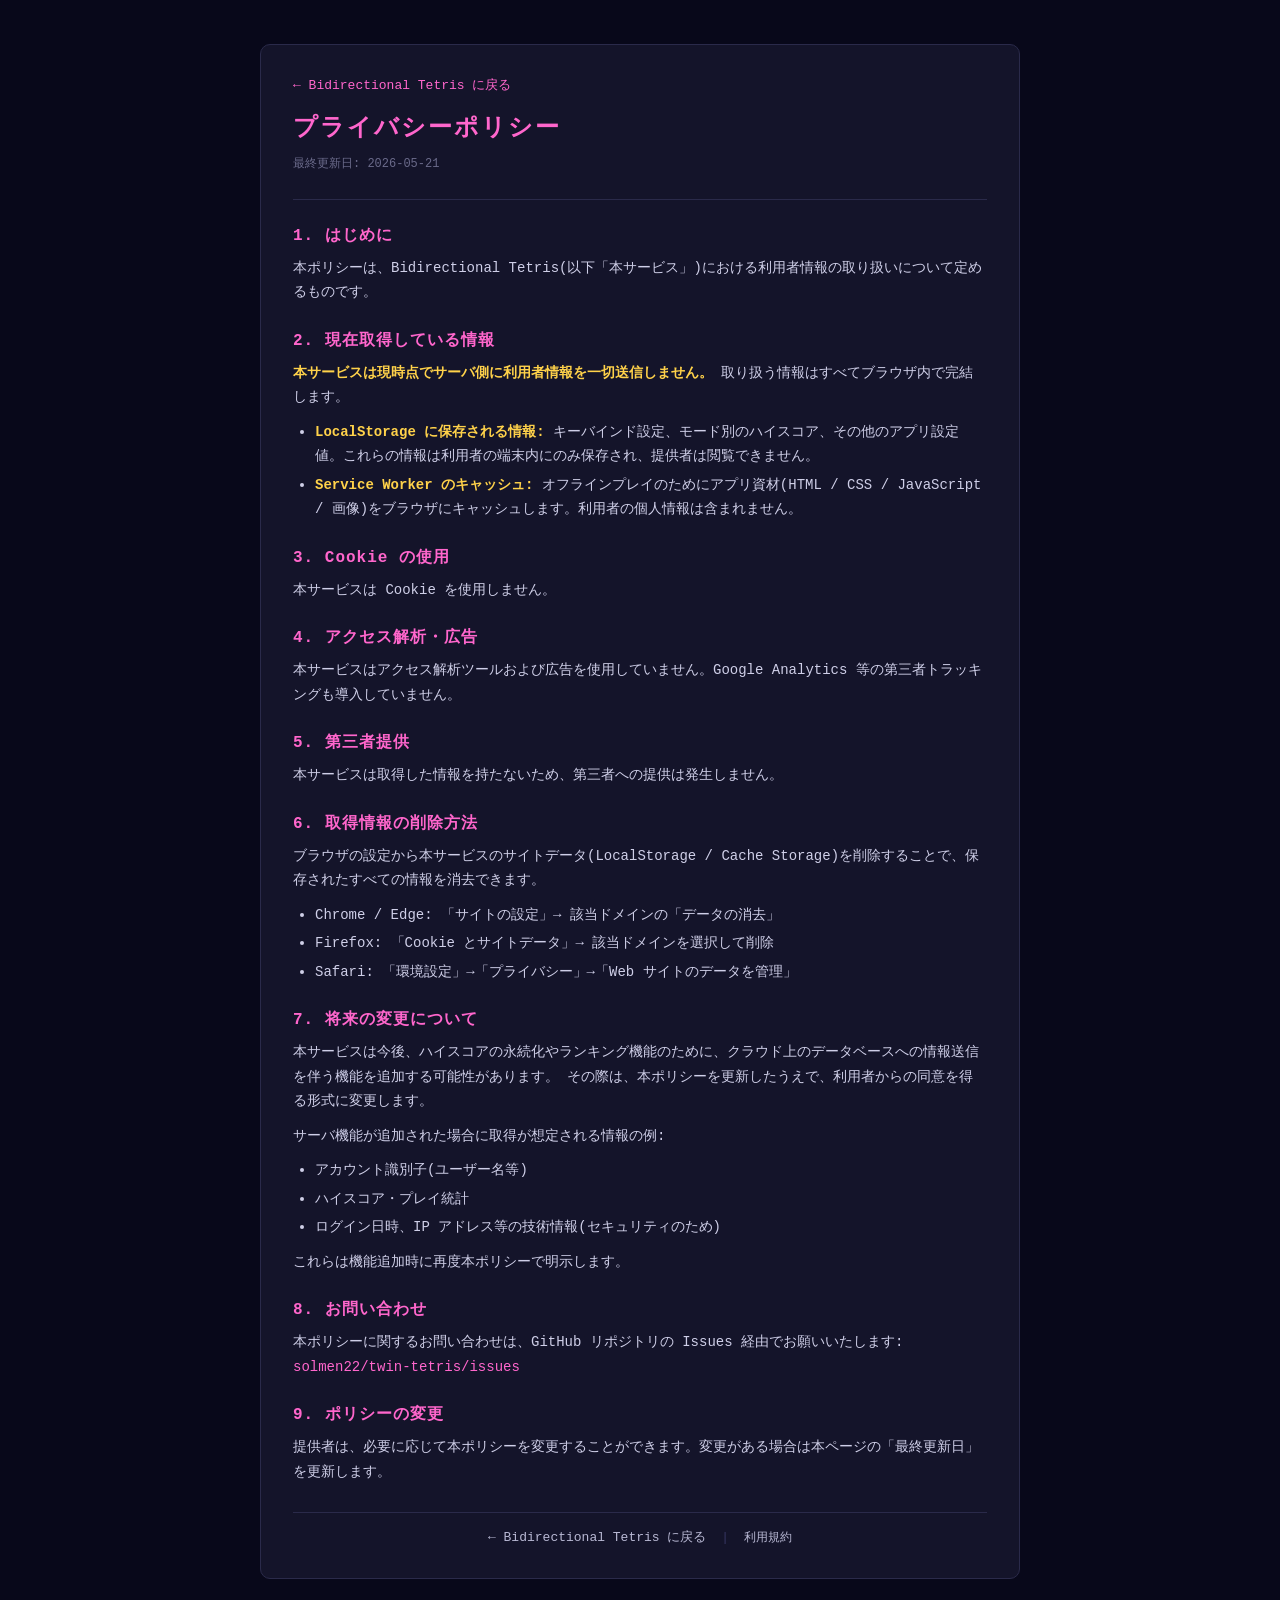
==== src/web/privacy.html @ a2690acd "feat(web): Phase A 仕上げ — 利用規約・プライバシーポリシー + 体験向上の小ネタ 法務ドキュメント (A5): - terms.html / privacy.html を追加。フ" ====
<!DOCTYPE html>
<html lang="ja">
<head>
    <meta charset="UTF-8">
    <meta name="viewport" content="width=device-width, initial-scale=1">
    <meta name="theme-color" content="#ff66cc">
    <title>プライバシーポリシー — Bidirectional Tetris</title>
    <link rel="icon" type="image/svg+xml" href="icon.svg">
    <link rel="stylesheet" href="style.css">
</head>
<body>
<div id="app">
    <article class="legal-page">
        <header class="legal-header">
            <a href="./" class="legal-back">← Bidirectional Tetris に戻る</a>
            <h1>プライバシーポリシー</h1>
            <p class="legal-meta">最終更新日: 2026-05-21</p>
        </header>

        <section>
            <h2>1. はじめに</h2>
            <p>本ポリシーは、Bidirectional Tetris(以下「本サービス」)における利用者情報の取り扱いについて定めるものです。</p>
        </section>

        <section>
            <h2>2. 現在取得している情報</h2>
            <p><strong>本サービスは現時点でサーバ側に利用者情報を一切送信しません。</strong> 取り扱う情報はすべてブラウザ内で完結します。</p>
            <ul>
                <li><strong>LocalStorage に保存される情報:</strong> キーバインド設定、モード別のハイスコア、その他のアプリ設定値。これらの情報は利用者の端末内にのみ保存され、提供者は閲覧できません。</li>
                <li><strong>Service Worker のキャッシュ:</strong> オフラインプレイのためにアプリ資材(HTML / CSS / JavaScript / 画像)をブラウザにキャッシュします。利用者の個人情報は含まれません。</li>
            </ul>
        </section>

        <section>
            <h2>3. Cookie の使用</h2>
            <p>本サービスは Cookie を使用しません。</p>
        </section>

        <section>
            <h2>4. アクセス解析・広告</h2>
            <p>本サービスはアクセス解析ツールおよび広告を使用していません。Google Analytics 等の第三者トラッキングも導入していません。</p>
        </section>

        <section>
            <h2>5. 第三者提供</h2>
            <p>本サービスは取得した情報を持たないため、第三者への提供は発生しません。</p>
        </section>

        <section>
            <h2>6. 取得情報の削除方法</h2>
            <p>ブラウザの設定から本サービスのサイトデータ(LocalStorage / Cache Storage)を削除することで、保存されたすべての情報を消去できます。</p>
            <ul>
                <li>Chrome / Edge: 「サイトの設定」→ 該当ドメインの「データの消去」</li>
                <li>Firefox: 「Cookie とサイトデータ」→ 該当ドメインを選択して削除</li>
                <li>Safari: 「環境設定」→「プライバシー」→「Web サイトのデータを管理」</li>
            </ul>
        </section>

        <section>
            <h2>7. 将来の変更について</h2>
            <p>本サービスは今後、ハイスコアの永続化やランキング機能のために、クラウド上のデータベースへの情報送信を伴う機能を追加する可能性があります。
                その際は、本ポリシーを更新したうえで、利用者からの同意を得る形式に変更します。</p>
            <p>サーバ機能が追加された場合に取得が想定される情報の例:</p>
            <ul>
                <li>アカウント識別子(ユーザー名等)</li>
                <li>ハイスコア・プレイ統計</li>
                <li>ログイン日時、IP アドレス等の技術情報(セキュリティのため)</li>
            </ul>
            <p>これらは機能追加時に再度本ポリシーで明示します。</p>
        </section>

        <section>
            <h2>8. お問い合わせ</h2>
            <p>本ポリシーに関するお問い合わせは、GitHub リポジトリの Issues 経由でお願いいたします:
                <a href="https://github.com/solmen22/twin-tetris/issues" target="_blank" rel="noopener noreferrer">solmen22/twin-tetris/issues</a></p>
        </section>

        <section>
            <h2>9. ポリシーの変更</h2>
            <p>提供者は、必要に応じて本ポリシーを変更することができます。変更がある場合は本ページの「最終更新日」を更新します。</p>
        </section>

        <footer class="legal-footer">
            <a href="./" class="legal-back">← Bidirectional Tetris に戻る</a>
            <span class="legal-sep">|</span>
            <a href="terms.html">利用規約</a>
        </footer>
    </article>
</div>
</body>
</html>
---- src/web/style.css ----
* {
    box-sizing: border-box;
}

html, body {
    margin: 0;
    padding: 0;
    background: #08081a;
    color: #e8e8f0;
    font-family: Consolas, "Courier New", monospace;
    min-height: 100vh;
}

#app {
    position: relative;
    display: flex;
    align-items: center;
    justify-content: center;
    min-height: 100vh;
    padding: 20px;
}

.screen {
    display: flex;
    align-items: center;
    justify-content: center;
}

.hidden {
    display: none !important;
}

/* ---------- Menu ---------- */
#menu {
    flex-direction: column;
    text-align: center;
    max-width: 640px;
}

#menu h1 {
    font-size: 42px;
    margin: 0 0 6px;
    color: #ff66cc;
    letter-spacing: 2px;
}

#menu .subtitle {
    margin: 0 0 28px;
    color: #b9b9d4;
}

.menu-buttons {
    display: flex;
    flex-direction: column;
    gap: 12px;
    width: 360px;
    margin-bottom: 30px;
}

.menu-button {
    display: flex;
    flex-direction: column;
    background: #1c1c30;
    color: #e8e8f0;
    border: 1px solid #383866;
    border-radius: 8px;
    padding: 14px 16px;
    cursor: pointer;
    text-align: left;
    font-family: inherit;
    transition: background 0.15s, border-color 0.15s;
}

.menu-button:hover {
    background: #25254a;
    border-color: #ff66cc;
}

.mode-name {
    font-size: 18px;
    font-weight: bold;
    color: #ff66cc;
    letter-spacing: 1px;
}

.mode-desc {
    font-size: 13px;
    color: #b9b9d4;
    margin-top: 4px;
}

.mode-best {
    margin-top: 6px;
    font-size: 11px;
    color: #ffd24a;
    letter-spacing: 1px;
    font-family: Consolas, "Courier New", monospace;
}

.menu-button.selected {
    background: #25254a;
    border-color: #ff66cc;
    outline: 2px solid rgba(255, 102, 204, 0.4);
    outline-offset: 2px;
}

.keyhelp {
    text-align: left;
    background: #14142a;
    border: 1px solid #2a2a4a;
    border-radius: 8px;
    padding: 14px 20px;
    width: 360px;
}

.keyhelp h3 {
    margin: 0 0 8px;
    color: #ff66cc;
    font-size: 14px;
    letter-spacing: 2px;
}

.keyhelp ul {
    list-style: none;
    padding: 0;
    margin: 0;
    font-size: 13px;
    line-height: 1.7;
    color: #cfcfe8;
}

.keyhelp-nav {
    margin: 10px 0 0;
    padding-top: 8px;
    border-top: 1px solid #2a2a4a;
    font-size: 11px;
    color: #b9b9d4;
    letter-spacing: 1px;
}

kbd {
    background: #2a2a4a;
    border: 1px solid #44446e;
    border-radius: 4px;
    padding: 1px 6px;
    font-size: 12px;
    color: #e8e8f0;
}

/* ---------- Game ---------- */
#game {
    gap: 16px;
    align-items: flex-start;
}

.side-panel {
    display: flex;
    flex-direction: column;
    gap: 12px;
    width: 160px;
}

.hud-block {
    background: #14142a;
    border: 1px solid #2a2a4a;
    border-radius: 6px;
    padding: 10px;
}

.hud-label {
    font-size: 11px;
    letter-spacing: 2px;
    color: #ff66cc;
    margin-bottom: 6px;
}

.hud-value {
    font-size: 22px;
    color: #e8e8f0;
}

.hud-value.big {
    font-size: 28px;
    font-weight: bold;
}

#hold-canvas, #next-canvas {
    display: block;
    background: #181828;
    width: 100%;
    height: auto;
}

#board-canvas {
    background: #101020;
    border: 2px solid #2a2a4a;
    image-rendering: pixelated;
    display: block;
    max-width: 100%;
    height: auto;
}

.board-wrapper {
    display: flex;
    flex-direction: column;
    align-items: center;
    gap: 10px;
    flex-shrink: 1;
    min-width: 0;
    max-width: 100%;
}

/* ---------- Touch controls (hidden by default) ---------- */
.touch-controls {
    display: none;
    width: 100%;
    max-width: 460px;
    user-select: none;
    -webkit-user-select: none;
    touch-action: manipulation;
}

.tc-top {
    display: flex;
    justify-content: space-between;
    align-items: center;
    gap: 10px;
    margin-bottom: 10px;
}

.tc-direction {
    display: flex;
    gap: 6px;
}

.tc-mini,
.tc-dir {
    background: #1c1c30;
    border: 1px solid #44446e;
    color: #e8e8f0;
    border-radius: 6px;
    width: 44px;
    height: 44px;
    font-size: 18px;
    cursor: pointer;
    font-family: inherit;
    line-height: 1;
}

.tc-mini:active,
.tc-dir:active {
    background: #ff66cc;
    color: #14142a;
}

.tc-bottom {
    display: flex;
    justify-content: space-between;
    gap: 12px;
}

.tc-left,
.tc-right {
    display: grid;
    gap: 8px;
}

.tc-left {
    grid-template-columns: repeat(3, 1fr);
}

.tc-right {
    grid-template-columns: repeat(2, 1fr);
}

.tc-btn {
    background: #1c1c30;
    border: 1px solid #44446e;
    color: #e8e8f0;
    border-radius: 10px;
    width: 60px;
    height: 60px;
    font-size: 26px;
    line-height: 1;
    cursor: pointer;
    font-family: inherit;
}

.tc-btn:active {
    background: #ff66cc;
    color: #14142a;
}

.tc-btn.primary {
    background: #2a1d3a;
    border-color: #ff66cc;
    color: #ff66cc;
}

.tc-btn.primary:active {
    background: #ff66cc;
    color: #14142a;
}

/* タッチデバイス または 720px 以下のとき表示 */
@media (pointer: coarse), (max-width: 720px) {
    .touch-controls {
        display: block;
    }
}

/* ---------- Responsive layout ---------- */
@media (max-width: 720px) {
    #app {
        padding: 8px;
    }

    #menu h1 {
        font-size: 30px;
    }

    .menu-buttons,
    .keyhelp {
        width: 100%;
        max-width: 360px;
    }

    #game {
        flex-direction: column;
        align-items: center;
        gap: 8px;
    }

    .side-panel {
        flex-direction: row;
        flex-wrap: wrap;
        width: 100%;
        max-width: 460px;
        justify-content: space-around;
    }

    .side-panel.left .hud-block,
    .side-panel.right .hud-block {
        flex: 1 1 auto;
        min-width: 80px;
        padding: 6px 8px;
    }

    .hud-label {
        font-size: 10px;
        margin-bottom: 3px;
    }

    .hud-value {
        font-size: 16px;
    }

    .hud-value.big {
        font-size: 20px;
    }

    #hold-canvas {
        width: 70px !important;
        height: 70px !important;
    }

    #next-canvas {
        width: 60px !important;
        height: 200px !important;
    }

    #board-canvas {
        width: min(300px, 80vw);
    }
}

/* ---------- Game Over Overlay ---------- */
.overlay {
    position: fixed;
    inset: 0;
    background: rgba(0, 0, 0, 0.65);
    display: flex;
    align-items: center;
    justify-content: center;
    z-index: 10;
}

.overlay-inner {
    background: #14142a;
    border: 2px solid #ff66cc;
    border-radius: 12px;
    padding: 30px 40px;
    text-align: center;
    min-width: 320px;
}

.overlay-inner h2 {
    margin: 0 0 14px;
    color: #ff5566;
    font-size: 36px;
    letter-spacing: 4px;
}

.final-score-line {
    font-size: 16px;
    margin-bottom: 14px;
    color: #cfcfe8;
}

.final-stats {
    display: grid;
    grid-template-columns: max-content 1fr;
    column-gap: 24px;
    row-gap: 6px;
    margin: 0 0 18px;
    padding: 12px 16px;
    background: #1c1c30;
    border: 1px solid #2a2a4a;
    border-radius: 6px;
    font-size: 14px;
    text-align: left;
}

.final-stats dt {
    color: #ff66cc;
    letter-spacing: 1px;
    font-size: 12px;
    align-self: center;
}

.final-stats dd {
    margin: 0;
    color: #e8e8f0;
    font-family: Consolas, "Courier New", monospace;
    text-align: right;
}

.final-stats dd.highlight {
    color: #ffd24a;
    font-weight: bold;
}

.new-record {
    color: #ffd24a;
    font-weight: bold;
    margin-bottom: 14px;
    letter-spacing: 2px;
}

.overlay-buttons {
    display: flex;
    gap: 12px;
    justify-content: center;
}

.overlay-buttons button {
    background: #1c1c30;
    color: #e8e8f0;
    border: 1px solid #383866;
    border-radius: 6px;
    padding: 8px 20px;
    cursor: pointer;
    font-family: inherit;
    font-size: 14px;
}

.overlay-buttons button:hover {
    background: #25254a;
    border-color: #ff66cc;
}

/* ---------- Settings screen ---------- */
#settings {
    flex-direction: column;
    align-items: center;
    width: 100%;
}

.settings-panel {
    width: min(720px, 95%);
    background: #14142a;
    border: 1px solid #2a2a4a;
    border-radius: 10px;
    padding: 24px 28px;
}

.settings-header h2 {
    margin: 0 0 6px;
    color: #ff66cc;
    font-size: 22px;
    letter-spacing: 2px;
}

.settings-hint {
    margin: 0 0 18px;
    font-size: 12px;
    color: #b9b9d4;
    line-height: 1.6;
}

.settings-list {
    display: flex;
    flex-direction: column;
    gap: 6px;
    max-height: 60vh;
    overflow-y: auto;
    padding-right: 4px;
}

.settings-row {
    display: grid;
    grid-template-columns: 160px 1fr;
    align-items: center;
    gap: 14px;
    padding: 10px 12px;
    background: #1c1c30;
    border: 1px solid #2a2a4a;
    border-radius: 6px;
}

.settings-action {
    font-size: 14px;
    color: #e8e8f0;
}

.settings-chips {
    display: flex;
    flex-wrap: wrap;
    gap: 6px;
    align-items: center;
}

.settings-chip {
    display: inline-flex;
    align-items: center;
    gap: 6px;
    background: #2a2a4a;
    border: 1px solid #44446e;
    border-radius: 4px;
    padding: 3px 8px;
    font-size: 12px;
    color: #e8e8f0;
}

.chip-remove {
    background: transparent;
    border: none;
    color: #ff8aa3;
    cursor: pointer;
    font-size: 14px;
    line-height: 1;
    padding: 0 2px;
}

.chip-remove:hover {
    color: #ff5566;
}

.settings-add {
    background: #1c1c30;
    color: #b9b9d4;
    border: 1px dashed #44446e;
    border-radius: 4px;
    padding: 3px 8px;
    font-size: 12px;
    cursor: pointer;
    font-family: inherit;
}

.settings-add:hover {
    border-color: #ff66cc;
    color: #ff66cc;
}

.settings-footer {
    display: flex;
    justify-content: space-between;
    gap: 12px;
    margin-top: 18px;
}

.primary-button {
    background: #ff66cc;
    color: #14142a;
    border: none;
    border-radius: 6px;
    padding: 9px 22px;
    cursor: pointer;
    font-family: inherit;
    font-weight: bold;
    letter-spacing: 1px;
}

.primary-button:hover {
    background: #ff8ad6;
}

.secondary-button {
    background: #1c1c30;
    color: #e8e8f0;
    border: 1px solid #383866;
    border-radius: 6px;
    padding: 8px 18px;
    cursor: pointer;
    font-family: inherit;
}

.secondary-button:hover {
    background: #25254a;
    border-color: #ff66cc;
}

.menu-secondary {
    margin-bottom: 22px;
}

.capture-banner {
    position: fixed;
    inset: 0;
    background: rgba(0, 0, 0, 0.6);
    display: flex;
    flex-direction: column;
    align-items: center;
    justify-content: center;
    gap: 16px;
    z-index: 20;
}

.capture-text {
    background: #14142a;
    border: 2px solid #ff66cc;
    border-radius: 10px;
    padding: 22px 32px;
    color: #e8e8f0;
    font-size: 16px;
    letter-spacing: 1px;
}

#capture-action-label {
    color: #ff66cc;
    font-weight: bold;
}

.capture-cancel {
    background: #1c1c30;
    color: #e8e8f0;
    border: 1px solid #383866;
    border-radius: 6px;
    padding: 8px 18px;
    cursor: pointer;
    font-family: inherit;
}

.capture-cancel:hover {
    background: #25254a;
    border-color: #ff66cc;
}

/* ---------- Tutorial screen ---------- */
#tutorial {
    flex-direction: column;
    align-items: center;
    width: 100%;
}

.tutorial-panel {
    width: min(780px, 95%);
    background: #14142a;
    border: 1px solid #2a2a4a;
    border-radius: 10px;
    padding: 24px 28px;
    max-height: 92vh;
    display: flex;
    flex-direction: column;
}

.tutorial-header h2 {
    margin: 0 0 6px;
    color: #ff66cc;
    font-size: 22px;
    letter-spacing: 2px;
}

.tutorial-hint {
    margin: 0 0 18px;
    font-size: 12px;
    color: #b9b9d4;
}

.tutorial-body {
    overflow-y: auto;
    padding-right: 6px;
    font-size: 14px;
    line-height: 1.75;
    color: #cfcfe8;
}

.tutorial-section {
    background: #1c1c30;
    border: 1px solid #2a2a4a;
    border-radius: 6px;
    padding: 14px 18px;
    margin-bottom: 12px;
}

.tutorial-section.featured {
    border-color: #ff66cc;
    background: #221839;
}

.tutorial-section h3 {
    margin: 0 0 8px;
    color: #ff66cc;
    font-size: 15px;
    letter-spacing: 1px;
}

.tutorial-section p {
    margin: 0 0 8px;
}

.tutorial-section ul,
.tutorial-section .key-list,
.tutorial-section .mode-list {
    margin: 0 0 4px;
    padding-left: 20px;
}

.tutorial-section li {
    margin: 4px 0;
}

.tutorial-section strong {
    color: #ffd24a;
}

.tutorial-section .callout {
    background: #0d0d1c;
    border: 1px dashed #ff66cc;
    border-radius: 4px;
    padding: 6px 12px;
    margin-top: 8px;
    color: #ffd24a;
    text-align: center;
    letter-spacing: 1px;
}

.board-diagram {
    display: flex;
    flex-direction: column;
    margin: 10px 0;
    border-radius: 6px;
    overflow: hidden;
    border: 1px solid #383866;
}

.board-cell {
    padding: 14px;
    text-align: center;
    background: #181828;
    color: #cfcfe8;
}

.board-cell.label {
    background: #1c1c30;
    font-size: 13px;
}

.board-cell.boundary {
    background: #2a1d3a;
    color: #ff66cc;
    border-top: 2px solid #ff66cc;
    border-bottom: 2px solid #ff66cc;
    font-weight: bold;
    letter-spacing: 2px;
}

.diagram-arrow {
    color: #b9b9d4;
    font-size: 12px;
}

.scoring-table {
    width: 100%;
    border-collapse: collapse;
    margin: 6px 0;
    font-size: 13px;
}

.scoring-table th,
.scoring-table td {
    border: 1px solid #2a2a4a;
    padding: 6px 10px;
    text-align: left;
}

.scoring-table th {
    background: #0d0d1c;
    color: #ff66cc;
    letter-spacing: 1px;
}

.tutorial-footer {
    margin-top: 18px;
    display: flex;
    justify-content: center;
}

/* ---------- Offline badge ---------- */
.offline-badge {
    background: #4a2a2a;
    border: 1px solid #ff5566;
    color: #ff8aa3;
    border-radius: 4px;
    padding: 4px 12px;
    font-size: 11px;
    letter-spacing: 2px;
    margin-bottom: 14px;
    align-self: center;
}

/* ---------- Pause overlay extras ---------- */
.pause-hint {
    color: #cfcfe8;
    font-size: 13px;
    margin: 0 0 14px;
}

/* ---------- PWA install button ---------- */
.install-btn {
    display: block;
    margin: 6px auto 14px;
    background: #2a1d3a;
    color: #ff66cc;
    border: 1px solid #ff66cc;
    border-radius: 6px;
    padding: 9px 22px;
    cursor: pointer;
    font-family: inherit;
    letter-spacing: 1px;
}

.install-btn:hover {
    background: #ff66cc;
    color: #14142a;
}

/* ---------- Menu footer (legal links) ---------- */
.menu-footer {
    margin-top: 18px;
    font-size: 11px;
    color: #6a6a8a;
    text-align: center;
    letter-spacing: 1px;
}

.menu-footer a {
    color: #b9b9d4;
    text-decoration: none;
}

.menu-footer a:hover {
    color: #ff66cc;
    text-decoration: underline;
}

.menu-footer .footer-sep {
    margin: 0 8px;
    color: #383866;
}

/* ---------- Legal pages (terms / privacy) ---------- */
.legal-page {
    width: min(760px, 95%);
    margin: 24px auto;
    padding: 28px 32px;
    background: #14142a;
    border: 1px solid #2a2a4a;
    border-radius: 10px;
    color: #cfcfe8;
    line-height: 1.75;
    font-size: 14px;
}

.legal-header {
    border-bottom: 1px solid #2a2a4a;
    margin-bottom: 18px;
    padding-bottom: 14px;
}

.legal-back {
    color: #b9b9d4;
    text-decoration: none;
    font-size: 13px;
}

.legal-back:hover {
    color: #ff66cc;
}

.legal-header h1 {
    margin: 10px 0 4px;
    color: #ff66cc;
    font-size: 24px;
    letter-spacing: 2px;
}

.legal-meta {
    margin: 0;
    color: #6a6a8a;
    font-size: 12px;
}

.legal-page h2 {
    color: #ff66cc;
    font-size: 16px;
    letter-spacing: 1px;
    margin: 22px 0 6px;
}

.legal-page p {
    margin: 0 0 10px;
}

.legal-page ul {
    margin: 0 0 10px;
    padding-left: 22px;
}

.legal-page li {
    margin: 4px 0;
}

.legal-page strong {
    color: #ffd24a;
}

.legal-page a {
    color: #ff66cc;
    text-decoration: none;
}

.legal-page a:hover {
    text-decoration: underline;
}

.legal-footer {
    margin-top: 28px;
    padding-top: 14px;
    border-top: 1px solid #2a2a4a;
    font-size: 12px;
    color: #6a6a8a;
    text-align: center;
}

.legal-footer a {
    color: #b9b9d4;
}

.legal-sep {
    margin: 0 8px;
    color: #383866;
}
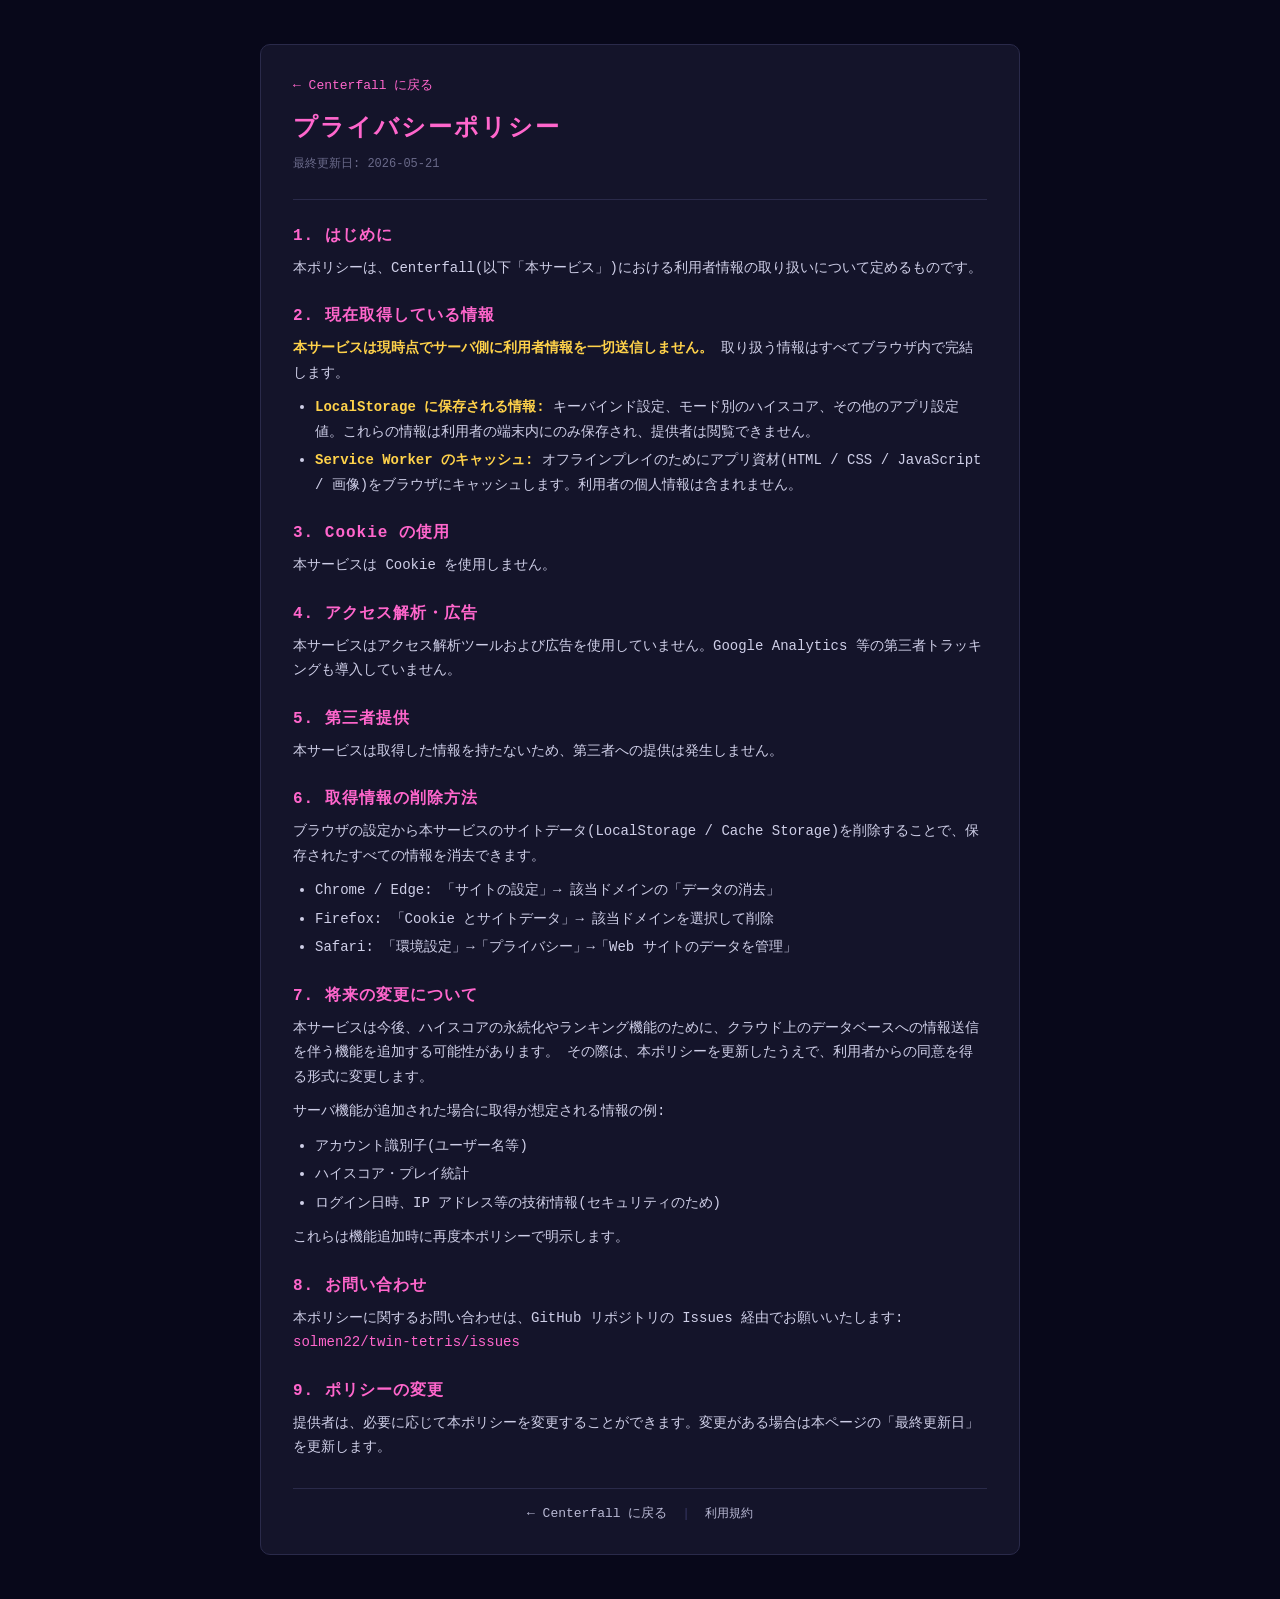
==== commit 32772c65: "rebrand: 「Bidirectional Tetris」を「Centerfall」へ改名(商標リスク回避) - タイトル / h1 / manifest(name,short_name,desc" ====
--- a/src/web/privacy.html
+++ b/src/web/privacy.html
@@ -4,7 +4,7 @@
     <meta charset="UTF-8">
     <meta name="viewport" content="width=device-width, initial-scale=1">
     <meta name="theme-color" content="#ff66cc">
-    <title>プライバシーポリシー — Bidirectional Tetris</title>
+    <title>プライバシーポリシー — Centerfall</title>
     <link rel="icon" type="image/svg+xml" href="icon.svg">
     <link rel="stylesheet" href="style.css">
 </head>
@@ -12,14 +12,14 @@
 <div id="app">
     <article class="legal-page">
         <header class="legal-header">
-            <a href="./" class="legal-back">← Bidirectional Tetris に戻る</a>
+            <a href="./" class="legal-back">← Centerfall に戻る</a>
             <h1>プライバシーポリシー</h1>
             <p class="legal-meta">最終更新日: 2026-05-21</p>
         </header>
 
         <section>
             <h2>1. はじめに</h2>
-            <p>本ポリシーは、Bidirectional Tetris(以下「本サービス」)における利用者情報の取り扱いについて定めるものです。</p>
+            <p>本ポリシーは、Centerfall(以下「本サービス」)における利用者情報の取り扱いについて定めるものです。</p>
         </section>
 
         <section>
@@ -81,7 +81,7 @@
         </section>
 
         <footer class="legal-footer">
-            <a href="./" class="legal-back">← Bidirectional Tetris に戻る</a>
+            <a href="./" class="legal-back">← Centerfall に戻る</a>
             <span class="legal-sep">|</span>
             <a href="terms.html">利用規約</a>
         </footer>
--- a/src/web/style.css
+++ b/src/web/style.css
@@ -18,6 +18,20 @@
     justify-content: center;
     min-height: 100vh;
     padding: 20px;
+    padding-top: max(20px, env(safe-area-inset-top));
+    padding-bottom: max(20px, env(safe-area-inset-bottom));
+    padding-left: max(20px, env(safe-area-inset-left));
+    padding-right: max(20px, env(safe-area-inset-right));
+}
+
+/* キーボード操作時のフォーカスを明示(WCAG 2.4.7) */
+:focus-visible {
+    outline: 2px solid #ff66cc;
+    outline-offset: 2px;
+}
+.username-field input:focus-visible {
+    outline: 2px solid #ff66cc;
+    outline-offset: 1px;
 }
 
 .screen {
@@ -45,8 +59,50 @@
 }
 
 #menu .subtitle {
-    margin: 0 0 28px;
+    margin: 0 0 20px;
     color: #b9b9d4;
+}
+
+.username-field {
+    display: flex;
+    flex-direction: column;
+    width: 360px;
+    margin-bottom: 18px;
+    text-align: left;
+    gap: 4px;
+}
+
+.username-field label {
+    font-size: 11px;
+    color: #ff66cc;
+    letter-spacing: 2px;
+}
+
+.username-field input {
+    background: #1c1c30;
+    border: 1px solid #383866;
+    border-radius: 6px;
+    padding: 8px 12px;
+    color: #e8e8f0;
+    font-family: inherit;
+    font-size: 14px;
+    outline: none;
+}
+
+.username-field input:focus {
+    border-color: #ff66cc;
+    background: #25254a;
+}
+
+.username-status {
+    font-size: 10px;
+    color: #6a6a8a;
+    min-height: 14px;
+    letter-spacing: 1px;
+}
+
+.username-status.saved {
+    color: #66ffae;
 }
 
 .menu-buttons {
@@ -194,7 +250,6 @@
 #board-canvas {
     background: #101020;
     border: 2px solid #2a2a4a;
-    image-rendering: pixelated;
     display: block;
     max-width: 100%;
     height: auto;
@@ -399,12 +454,6 @@
     color: #ff5566;
     font-size: 36px;
     letter-spacing: 4px;
-}
-
-.final-score-line {
-    font-size: 16px;
-    margin-bottom: 14px;
-    color: #cfcfe8;
 }
 
 .final-stats {
@@ -961,3 +1010,322 @@
     margin: 0 8px;
     color: #383866;
 }
+
+/* ---------- Load error / noscript ---------- */
+.load-error {
+    position: fixed;
+    top: 0;
+    left: 0;
+    right: 0;
+    z-index: 100;
+    background: #4a2a2a;
+    border-bottom: 1px solid #ff5566;
+    color: #ffd2d2;
+    padding: 14px 18px;
+    text-align: center;
+    font-size: 14px;
+    line-height: 1.6;
+}
+
+/* ---------- Menu secondary buttons (wrap) ---------- */
+.menu-secondary {
+    display: flex;
+    flex-wrap: wrap;
+    gap: 8px;
+    justify-content: center;
+}
+
+/* ---------- Settings: preferences (sound / handling / display) ---------- */
+.settings-prefs {
+    display: flex;
+    flex-direction: column;
+    gap: 6px;
+    margin-bottom: 14px;
+}
+
+.settings-section-title {
+    margin: 14px 0 6px;
+    color: #ff66cc;
+    font-size: 13px;
+    letter-spacing: 2px;
+    border-bottom: 1px solid #2a2a4a;
+    padding-bottom: 4px;
+}
+
+.pref-row {
+    grid-template-columns: 1fr auto;
+}
+
+.pref-control {
+    display: flex;
+    align-items: center;
+    gap: 10px;
+    justify-content: flex-end;
+}
+
+.pref-toggle {
+    background: #2a2a4a;
+    color: #b9b9d4;
+    border: 1px solid #44446e;
+    border-radius: 999px;
+    padding: 4px 16px;
+    cursor: pointer;
+    font-family: inherit;
+    font-size: 12px;
+    letter-spacing: 1px;
+    min-width: 56px;
+}
+
+.pref-toggle.on {
+    background: #ff66cc;
+    color: #14142a;
+    border-color: #ff66cc;
+    font-weight: bold;
+}
+
+.pref-control input[type="range"] {
+    width: 160px;
+    accent-color: #ff66cc;
+    cursor: pointer;
+}
+
+.pref-value {
+    min-width: 54px;
+    text-align: right;
+    color: #ffd24a;
+    font-size: 12px;
+    font-family: Consolas, "Courier New", monospace;
+}
+
+/* ---------- High scores screen ---------- */
+#highscores {
+    flex-direction: column;
+    align-items: center;
+    width: 100%;
+}
+
+.highscores-panel {
+    width: min(760px, 95%);
+    background: #14142a;
+    border: 1px solid #2a2a4a;
+    border-radius: 10px;
+    padding: 24px 28px;
+    max-height: 92vh;
+    display: flex;
+    flex-direction: column;
+}
+
+.highscores-body {
+    overflow-y: auto;
+    padding-right: 6px;
+}
+
+.highscore-mode {
+    margin-bottom: 18px;
+}
+
+.highscore-mode h3 {
+    margin: 0 0 8px;
+    color: #ff66cc;
+    font-size: 15px;
+    letter-spacing: 1px;
+}
+
+.highscore-empty {
+    color: #6a6a8a;
+    font-size: 13px;
+    margin: 0 0 6px;
+}
+
+.highscore-table {
+    width: 100%;
+    border-collapse: collapse;
+    font-size: 13px;
+    font-family: Consolas, "Courier New", monospace;
+}
+
+.highscore-table th,
+.highscore-table td {
+    border: 1px solid #2a2a4a;
+    padding: 5px 10px;
+    text-align: right;
+}
+
+.highscore-table th {
+    background: #0d0d1c;
+    color: #ff66cc;
+    letter-spacing: 1px;
+    text-align: right;
+}
+
+.highscore-table th:last-child,
+.highscore-table td:last-child,
+.highscore-table th:nth-child(5),
+.highscore-table td:nth-child(5) {
+    text-align: left;
+}
+
+.highscore-table tbody tr:nth-child(1) td {
+    color: #ffd24a;
+    font-weight: bold;
+}
+
+/* ---------- Reduced motion ---------- */
+@media (prefers-reduced-motion: reduce) {
+    * {
+        transition: none !important;
+        animation: none !important;
+    }
+}
+
+/* ---------- First-run tutorial nudge ---------- */
+.secondary-button.pulse {
+    border-color: #ff66cc;
+    animation: pulse-glow 1.5s ease-in-out infinite;
+}
+
+@keyframes pulse-glow {
+    0%, 100% { box-shadow: 0 0 0 0 rgba(255, 102, 204, 0.0); }
+    50% { box-shadow: 0 0 0 4px rgba(255, 102, 204, 0.35); }
+}
+
+/* ---------- Landscape / short-viewport (mobile) ---------- */
+@media (max-height: 560px) and (orientation: landscape) {
+    #app {
+        padding: 6px;
+        align-items: flex-start;
+    }
+
+    #game {
+        flex-direction: row;
+        align-items: center;
+        gap: 10px;
+    }
+
+    .side-panel {
+        flex-direction: column;
+        flex-wrap: nowrap;
+        width: auto;
+        max-width: none;
+        gap: 6px;
+    }
+
+    .side-panel .hud-block {
+        padding: 5px 8px;
+    }
+
+    #board-canvas {
+        width: auto;
+        height: min(88vh, 540px);
+        max-height: 88vh;
+    }
+
+    .board-wrapper {
+        flex-direction: row;
+        align-items: center;
+        gap: 8px;
+    }
+
+    .touch-controls {
+        max-width: 320px;
+    }
+
+    .tc-btn {
+        width: 48px;
+        height: 48px;
+        font-size: 20px;
+    }
+}
+
+/* ---------- Interactive tutorial coach overlay ---------- */
+.tutorial-coach {
+    position: fixed;
+    top: 0;
+    left: 50%;
+    transform: translateX(-50%);
+    width: min(560px, 96vw);
+    z-index: 30;
+    background: #14142a;
+    border: 2px solid #ff66cc;
+    border-top: none;
+    border-radius: 0 0 12px 12px;
+    padding: 12px 18px 14px;
+    box-shadow: 0 6px 24px rgba(0, 0, 0, 0.5);
+    margin-top: env(safe-area-inset-top);
+}
+
+.coach-head {
+    display: flex;
+    justify-content: space-between;
+    align-items: center;
+    margin-bottom: 6px;
+}
+
+.coach-step {
+    font-size: 12px;
+    letter-spacing: 2px;
+    color: #ff66cc;
+    font-weight: bold;
+}
+
+.coach-quit {
+    background: transparent;
+    border: 1px solid #44446e;
+    color: #b9b9d4;
+    border-radius: 6px;
+    padding: 3px 12px;
+    cursor: pointer;
+    font-family: inherit;
+    font-size: 12px;
+}
+
+.coach-quit:hover {
+    border-color: #ff5566;
+    color: #ff8aa3;
+}
+
+.coach-text {
+    font-size: 15px;
+    line-height: 1.65;
+    color: #e8e8f0;
+    min-height: 2.6em;
+}
+
+.coach-text b {
+    color: #ffd24a;
+}
+
+.coach-actions {
+    display: flex;
+    justify-content: flex-end;
+    margin-top: 8px;
+}
+
+.coach-skip {
+    background: #1c1c30;
+    color: #b9b9d4;
+    border: 1px solid #383866;
+    border-radius: 6px;
+    padding: 5px 14px;
+    cursor: pointer;
+    font-family: inherit;
+    font-size: 12px;
+}
+
+.coach-skip:hover {
+    border-color: #ff66cc;
+    color: #ff66cc;
+}
+
+.tutorial-footer {
+    margin-top: 18px;
+    display: flex;
+    justify-content: center;
+    gap: 12px;
+    flex-wrap: wrap;
+}
+
+/* コーチ表示中は盤面が隠れないよう上に余白を足す */
+.tutorial-coach:not(.hidden) ~ #game {
+    margin-top: 0;
+}
